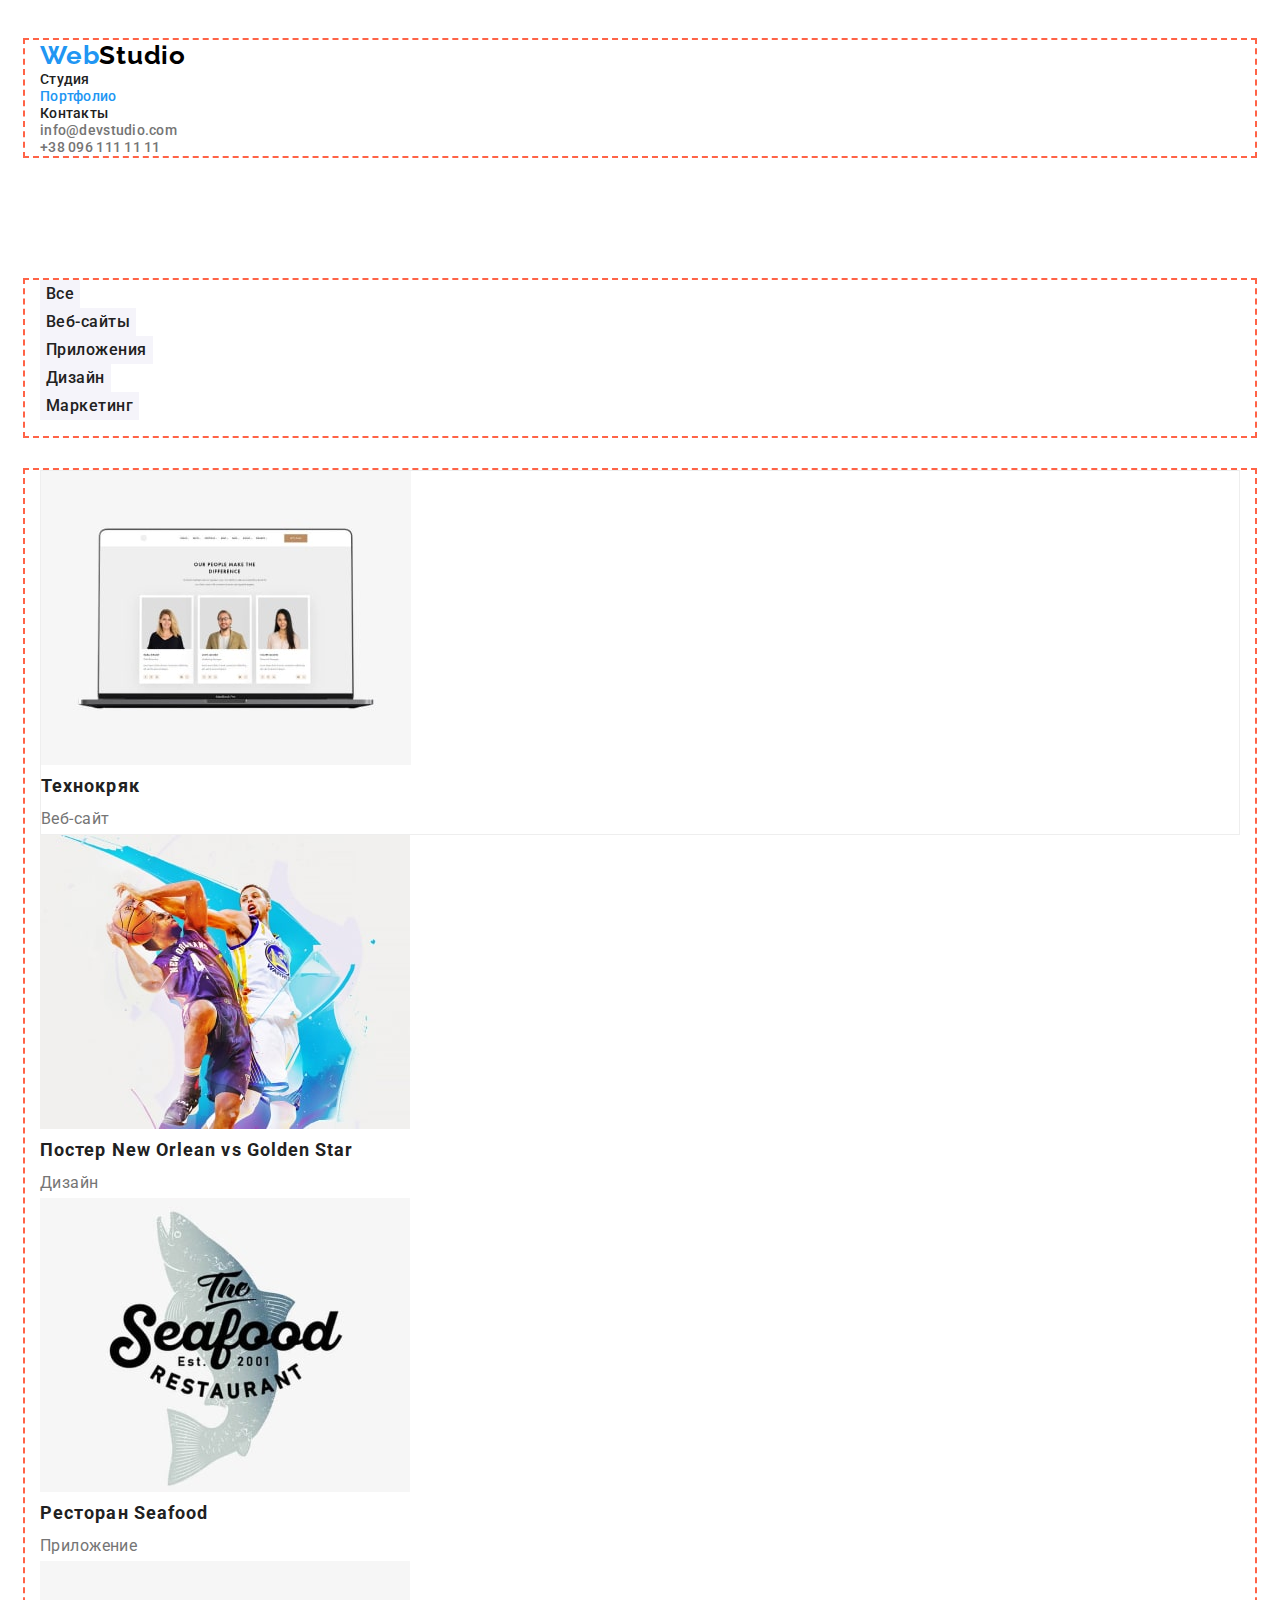
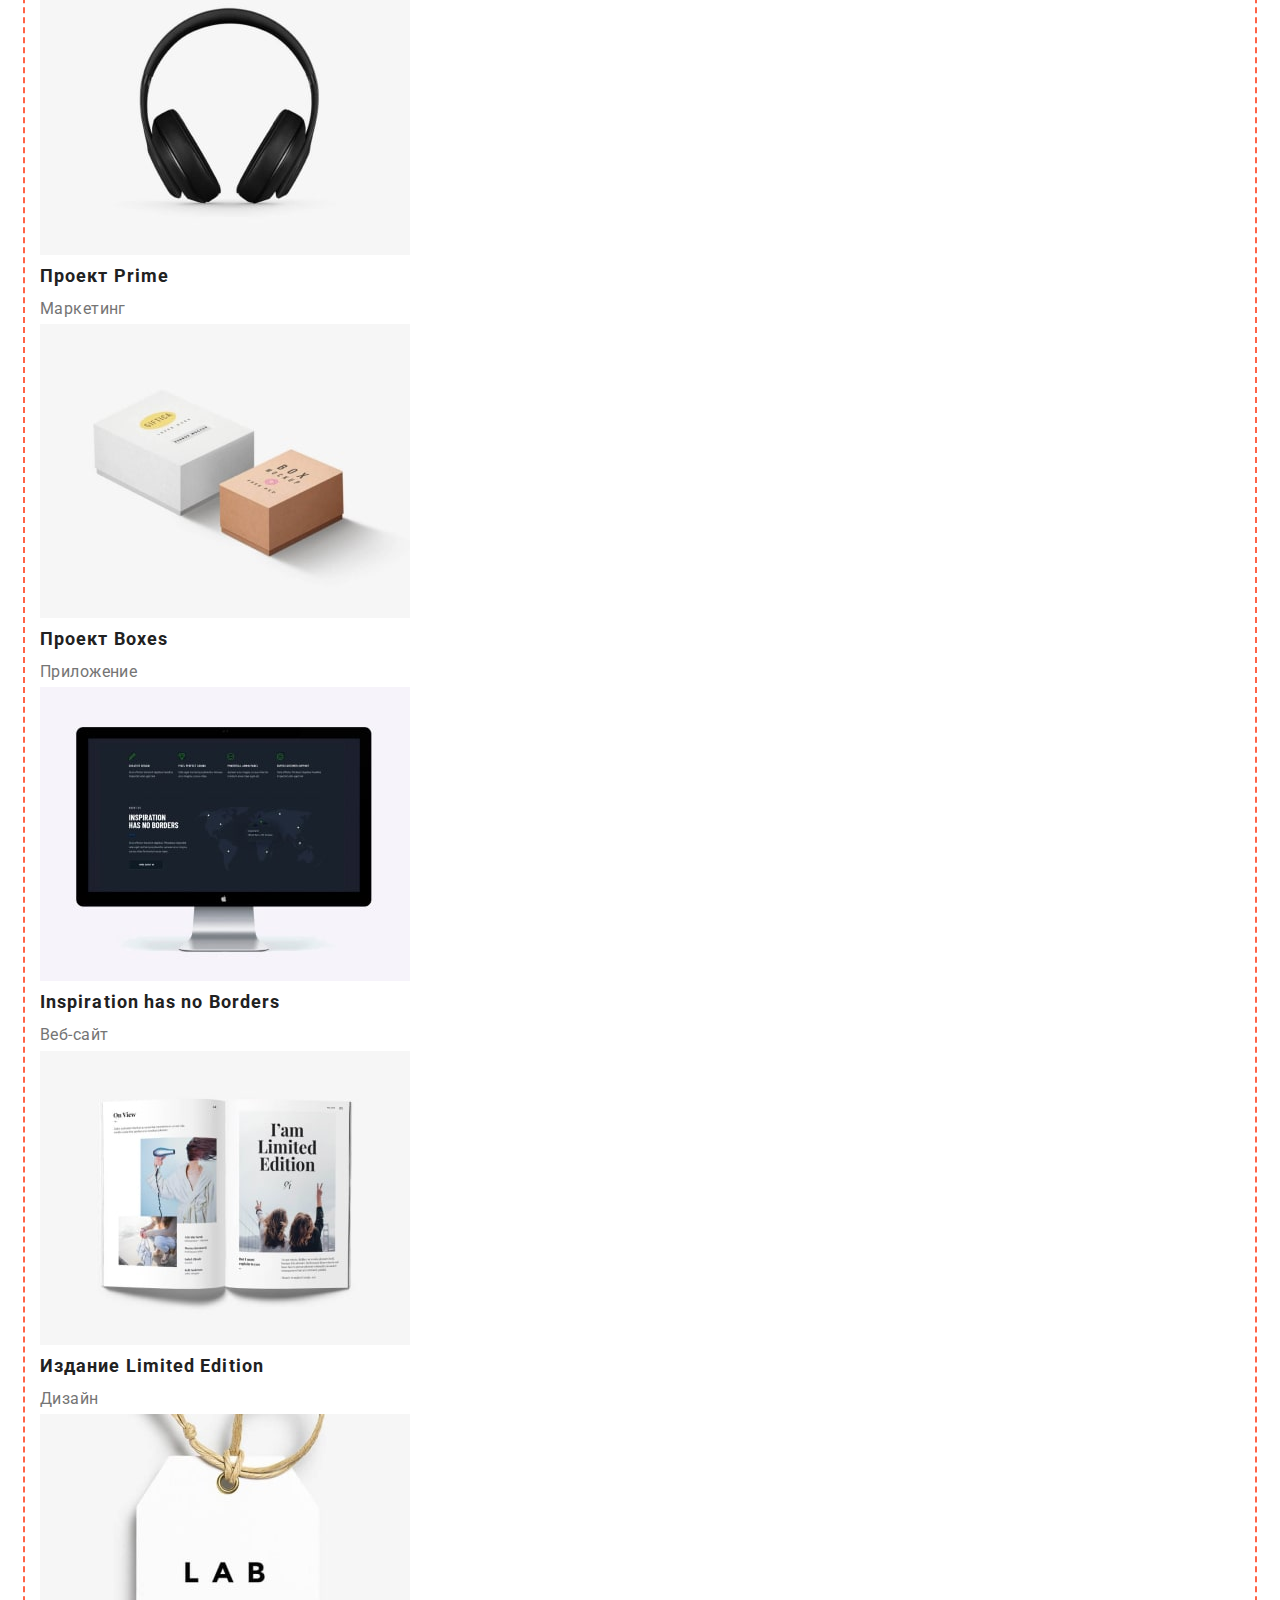
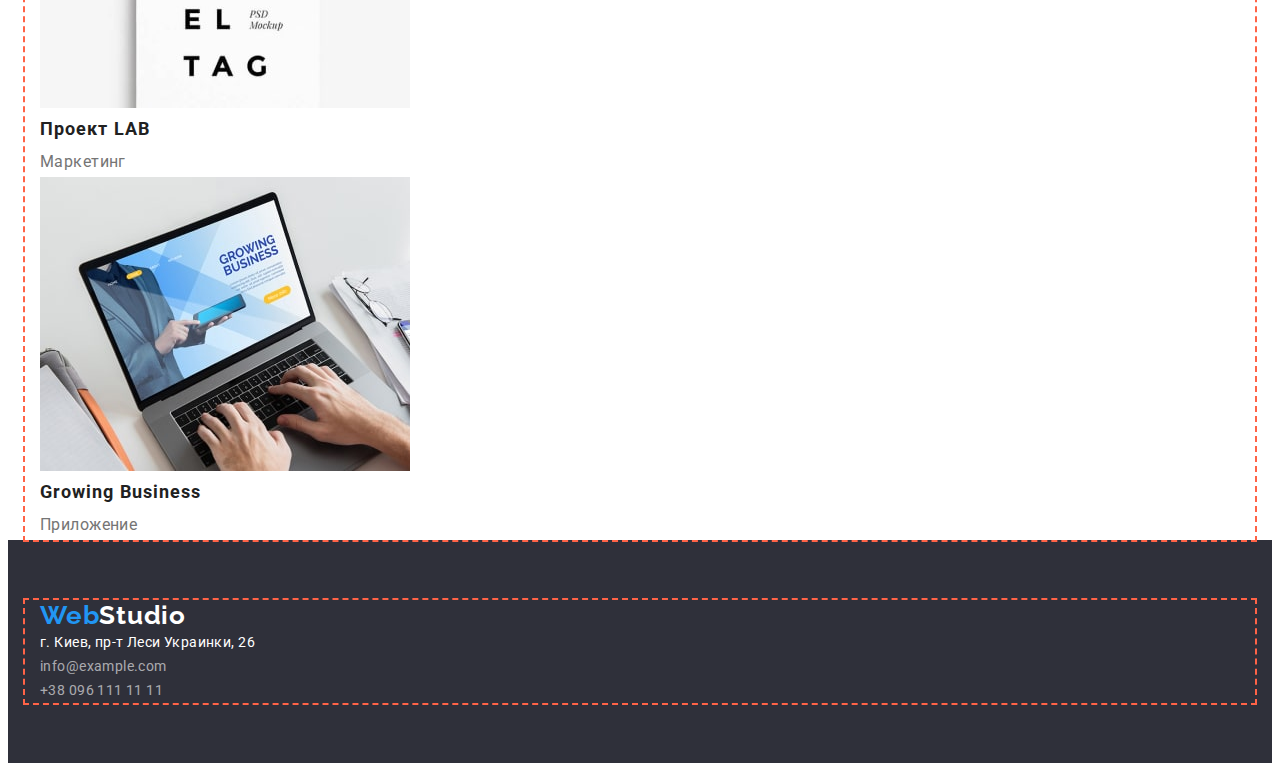
==== portfolio.html @ 72772994 "перенесла файлы со 2-й домашки" ====
<!DOCTYPE html>
<html lang="ru">
  <head>
    <meta charset="UTF-8" />
    <meta http-equiv="X-UA-Compatible" content="IE=edge" />
    <meta name="viewport" content="width=device-width, initial-scale=1.0" />
    <title>WebStudio</title>
    <link rel="preconnect" href="https://fonts.googleapis.com" />
    <link rel="preconnect" href="https://fonts.gstatic.com" crossorigin />
    <link
      href="https://fonts.googleapis.com/css2?family=Raleway:wght@700&family=Roboto:wght@400;500;700;900&display=swap"
      rel="stylesheet"
    />
    <link
      rel="stylesheet"
      href="https://cdnjs.cloudflare.com/ajax/libs/modern-normalize/1.1.0/modern-normalize.min.css"
      integrity="sha512-wpPYUAdjBVSE4KJnH1VR1HeZfpl1ub8YT/NKx4PuQ5NmX2tKuGu6U/JRp5y+Y8XG2tV+wKQpNHVUX03MfMFn9Q=="
      crossorigin="anonymous"
      referrerpolicy="no-referrer"
    />
    <link rel="stylesheet" href="./css/styles.css" />
  </head>
  <body>
    <header class="header">
      <div class="container">
        <nav class="header-navigation">
          <a href="" class="logo link">Web<span class="header-logo-part">Studio</span> </a>

          <ul class="navigation-list list">
            <li><a class="navigation-item link nav" href="./index.html">Студия</a></li>
            <li>
              <a class="current navigation-item link nav" href="./portfolio.html">Портфолио</a>
            </li>
            <li><a class="navigation-item link nav" href="">Контакты</a></li>
          </ul>
        </nav>
        <ul class="contacts list">
          <li>
            <a class="contacts-mail link nav" href="mailto:info@devstudio.com"
              >info@devstudio.com</a
            >
          </li>
          <li><a class="contacts-tel link nav" href="tel:+380961111111">+38 096 111 11 11</a></li>
        </ul>
      </div>
    </header>
    <main>
      <section class="projects">
        <div class="container">
          <h1 class="visually-hidden">Наши проекты</h1>
          <ul class="filters list">
            <li><button type="button" class="filters-btn btn">Все</button></li>
            <li><button type="button" class="filters-btn btn">Веб-сайты</button></li>
            <li><button type="button" class="filters-btn btn">Приложения</button></li>
            <li><button type="button" class="filters-btn btn">Дизайн</button></li>
            <li><button type="button" class="filters-btn btn">Маркетинг</button></li>
          </ul>
        </div>
        <div class="container">
          <ul class="project-cards list">
            <li class="project-card-item">
              <a class="link" href="">
                <img
                  src="./images/portfolio/technokryak.jpg"
                  alt="монитор с тремя карточками на экране"
                  width="370"
                  height="294"
                />
                <h2 class="project-card-title">Технокряк</h2>
                <p class="project-card-text">Веб-сайт</p>
              </a>
            </li>
            <li class="project-card">
              <a class="link" href="">
                <img
                  src="./images/portfolio/new-orlean.jpg"
                  alt="два баскетболиста борются за мяч"
                  width="370"
                  height="294"
                />
                <h2 class="project-card-title">
                  Постер <span lang="en">New Orlean vs Golden Star</span>
                </h2>
                <p class="project-card-text">Дизайн</p>
              </a>
            </li>
            <li class="project-card">
              <a class="link" href="">
                <img
                  src="./images/portfolio/seafood.jpg"
                  alt="рыба и название ресторана Сифуд"
                  width="370"
                  height="294"
                />
                <h2 class="project-card-title">Ресторан <span lang="en">Seafood</span></h2>
                <p class="project-card-text">Приложение</p>
              </a>
            </li>
            <li class="project-card">
              <a class="link" href="">
                <img
                  src="./images/portfolio/prime.jpg"
                  alt="наушники на белом фоне"
                  width="370"
                  height="294"
                />
                <h2 class="project-card-title">Проект <span lang="en">Prime</span></h2>
                <p class="project-card-text">Маркетинг</p></a
              >
            </li>
            <li class="project-card">
              <a class="link" href="">
                <img
                  src="./images/portfolio/boxes.jpg"
                  alt="две коробки на белом фоне"
                  width="370"
                  height="294"
                />
                <h2 class="project-card-title">Проект <span lang="en">Boxes</span></h2>
                <p class="project-card-text">Приложение</p>
              </a>
            </li>
            <li class="project-card">
              <a class="link" href="">
                <img
                  src="./images/portfolio/inspiration.jpg"
                  alt="монитор с картой на темном фоне"
                  width="370"
                  height="294"
                />
                <h2 class="project-card-title" lang="en">Inspiration has no Borders</h2>
                <p class="project-card-text">Веб-сайт</p>
              </a>
            </li>
            <li class="project-card">
              <a class="link" href="">
                <img
                  src="./images/portfolio/limit-edition.jpg"
                  alt="раскрытый журнал с картинками"
                  width="370"
                  height="294"
                />
                <h2 class="project-card-title">Издание <span lang="en">Limited Edition</span></h2>
                <p class="project-card-text">Дизайн</p>
              </a>
            </li>
            <li class="project-card">
              <a class="link" href="">
                <img
                  src="./images/portfolio/lab.jpg"
                  alt="этикетка крупным планом на веревочке"
                  width="370"
                  height="294"
                />
                <h2 class="project-card-title">Проект <span lang="en">LAB</span></h2>
                <p class="project-card-text">Маркетинг</p>
              </a>
            </li>
            <li class="project-card">
              <a class="link" href="">
                <img
                  src="./images/portfolio/grow-busines.jpg"
                  alt="руки за клавиатурой ноутбука"
                  width="370"
                  height="294"
                />
                <h2 class="project-card-title" lang="en">Growing Business</h2>
                <p class="project-card-text">Приложение</p>
              </a>
            </li>
          </ul>
        </div>
      </section>
    </main>
    <footer class="footer">
      <div class="container">
        <a href="" class="logo link">Web<span class="footer-logo-part">Studio</span></a>
        <address class="address">
          <ul class="list">
            <li><a href="" class="footer-address link"> г. Киев, пр-т Леси Украинки, 26</a></li>
            <li><a class="footer-mail link" href="mailto:info@example.com">info@example.com</a></li>
            <li><a class="footer-tel link" href="tel:+380961111111">+38 096 111 11 11</a></li>
          </ul>
        </address>
      </div>
    </footer>
  </body>
</html>
---- css/styles.css ----
:root {
    --primary-text-color: #212121;
    --secondary-text-color: #757575;
    --accent-text-color: #2196F3;
    --primary-bg-color: #ffffff;
    --secondary-bg-color: #F5F4FA;
    --accent-bg-color: #2F303A;
    --header-logo-color: #000000;
    --footer-logo-color: #ffffff;
    --footer-address-color: #ffffff;
    --footer-contacts-color: rgba(255, 255, 255, 0.6);
    --btn-text-color: #ffffff;
    --hero-title-text-color: #FFFFFF;
}

body {
    font-family: 'Roboto', 'Open Sans', 'Helvetica Neue', sans-serif;
    color: var(--primary-text-color);
    background-color: var(--primary-bg-color);
    font-size: 14px;
    letter-spacing: 0.03em;
}

p, h1, h2, h3, h4, h5, h6, ul, ol {
    margin: 0;
    padding-left: 0;
}

.link {
    text-decoration: none;
}

.list {
    list-style: none;
}

.btn {
    cursor: pointer;
    border: none;
}

.logo {
    font-family: 'Raleway';
    font-weight: 700;
    font-size: 26px;
    line-height: 1.19;
    letter-spacing: 0.03em;
    color: var(--accent-text-color);
}

.container {
    width: 1200px;
    padding-right: 15px;
    padding-left: 15px;
    margin: 0 auto;
    outline: 2px dashed tomato;
}

.visually-hidden {
    position: absolute;
    white-space: nowrap;
    width: 1px;
    height: 1px;
    overflow: hidden;
    border: 0;
    padding: 0;
    clip: rect(0 0 0 0);
    clip-path: inset(50%);
    margin: -1px;
}

/*----------------------HEADER-----------------------*/

.header {
    padding-top: 32px;
    padding-bottom: 32px;
}


.header-logo-part {
    color: var(--header-logo-color);
}

.nav {
    font-weight: 500;
    line-height: 1.14;
    letter-spacing: 0.02em;
}

.navigation-item  {
    color: var(--primary-text-color)
}

.navigation-item:hover,
.navigation-item:focus {
    color: var(--accent-text-color);
}

.current {
    color: var(--accent-text-color);
}


.contacts-mail,
.contacts-tel {
 
    color: var(--secondary-text-color);
}

.contacts-mail:hover,
.contacts-tel:hover,
.contacts-mail:focus,
.contacts-tel:focus {
    color: var(--accent-text-color);
}

/*----------------------HERO-----------------------*/

.hero {
    background-color: var(--accent-bg-color);
    padding-top: 200px;
    padding-bottom: 200px;
}

.hero-title {
    font-weight: 900;
    font-size: 44px;
    line-height: 1.36;
    text-align: center;
    letter-spacing: 0.06em;
    text-transform: uppercase;
    color: var(--hero-title-text-color);
    max-width: 696px;
}

.hero-btn {
    font-family: inherit;
    font-weight: 700;
    font-size: 16px;
    line-height: 1.88;
    display: flex;
    align-items: center;
    text-align: center;
    letter-spacing: 0.06em;
    color: var(--btn-text-color);
    background-color: var(--accent-text-color);
    

}

.hero-btn:hover,
.hero-btn:focus,
.hero-btn:active {
    color: var(--accent-text-color);
    background-color: var(--btn-text-color);
}

/*----------------------FEATURES-----------------------*/

.features {
    padding-top: 92px;
    padding-bottom: 92px;
}

.features-item {
    max-width: 270px;
}

.features-title {
    font-size: 14px;
    line-height: 1.14;
    text-transform: uppercase;
    margin-bottom: 13px;
    }

.features-text {
    line-height: 1.71;
    color: var(--secondary-text-color);
}

/*----------------------GALLERY-----------------------*/

.gallery {
    margin-bottom: 94px;
}

.gallery-title {
    font-size: 36px;
    line-height: 1.17;
    margin-bottom: 50px;
}

/*----------------------TEAM-----------------------*/

.team {
    background-color: var(--secondary-bg-color);
    padding-top: 92px;
    padding-bottom: 92px;
}

.team-title {
    font-size: 36px;
    line-height: 1.17;
    margin-bottom: 50px;
}
.team-card {
    background-color: var(--primary-bg-color);
}

.team-card-title {
    font-weight: 500;
    font-size: 16px;
    line-height: 1.19;
    text-align: center;
}

.team-card-text {
    font-size: 16px;
    line-height: 1.19;
    text-align: center;
    color: var(--secondary-text-color);
}

/*----------------------FOOTER-----------------------*/

.footer {
    background-color: var(--accent-bg-color);
    padding-top: 60px;
    padding-bottom: 60px;
}

.footer-logo-part {
    color: var(--footer-logo-color);
}

.address {
    font-style: normal;
    line-height: 1.71;
    max-width: 231px;
}

.footer-address {
    color: var(--footer-address-color);
}

.footer-mail,
.footer-tel {
    
    color: var(--footer-contacts-color);
}

.footer-mail:hover,
.footer-tel:hover,
.footer-mail:focus,
.footer-tel:focus {
    color: var(--accent-text-color);
}

/*----------------------PORTFOLIO MAIN-----------------------*/

.filters {
    margin-top: 92px;
    padding-bottom: 16px;
    margin-bottom: 34px;
}

.filters-btn {
    font-family: inherit;
    font-weight: 500;
    font-size: 16px;
    line-height: 1.63; 
    text-align: center;
    letter-spacing: 0.03em;
    color: var(--primary-text-color);
    background-color: var(--secondary-bg-color);
}

.filters-btn:hover, .filters-btn:focus {
    color: var(--btn-text-color);
    background-color: var(--accent-text-color);
}

.project-cards {
    
}

.project-card-item {
    background: var(--primary-bg-color);
    border: 1px solid #EEEEEE;
    box-sizing: border-box;
}

.project-card-title {
    font-size: 18px;
    line-height: 2;
    letter-spacing: 0.06em;
    color: var(--primary-text-color);
}

.project-card-text {
    font-size: 16px;
    line-height: 1.88;
    color: var(--secondary-text-color);
}
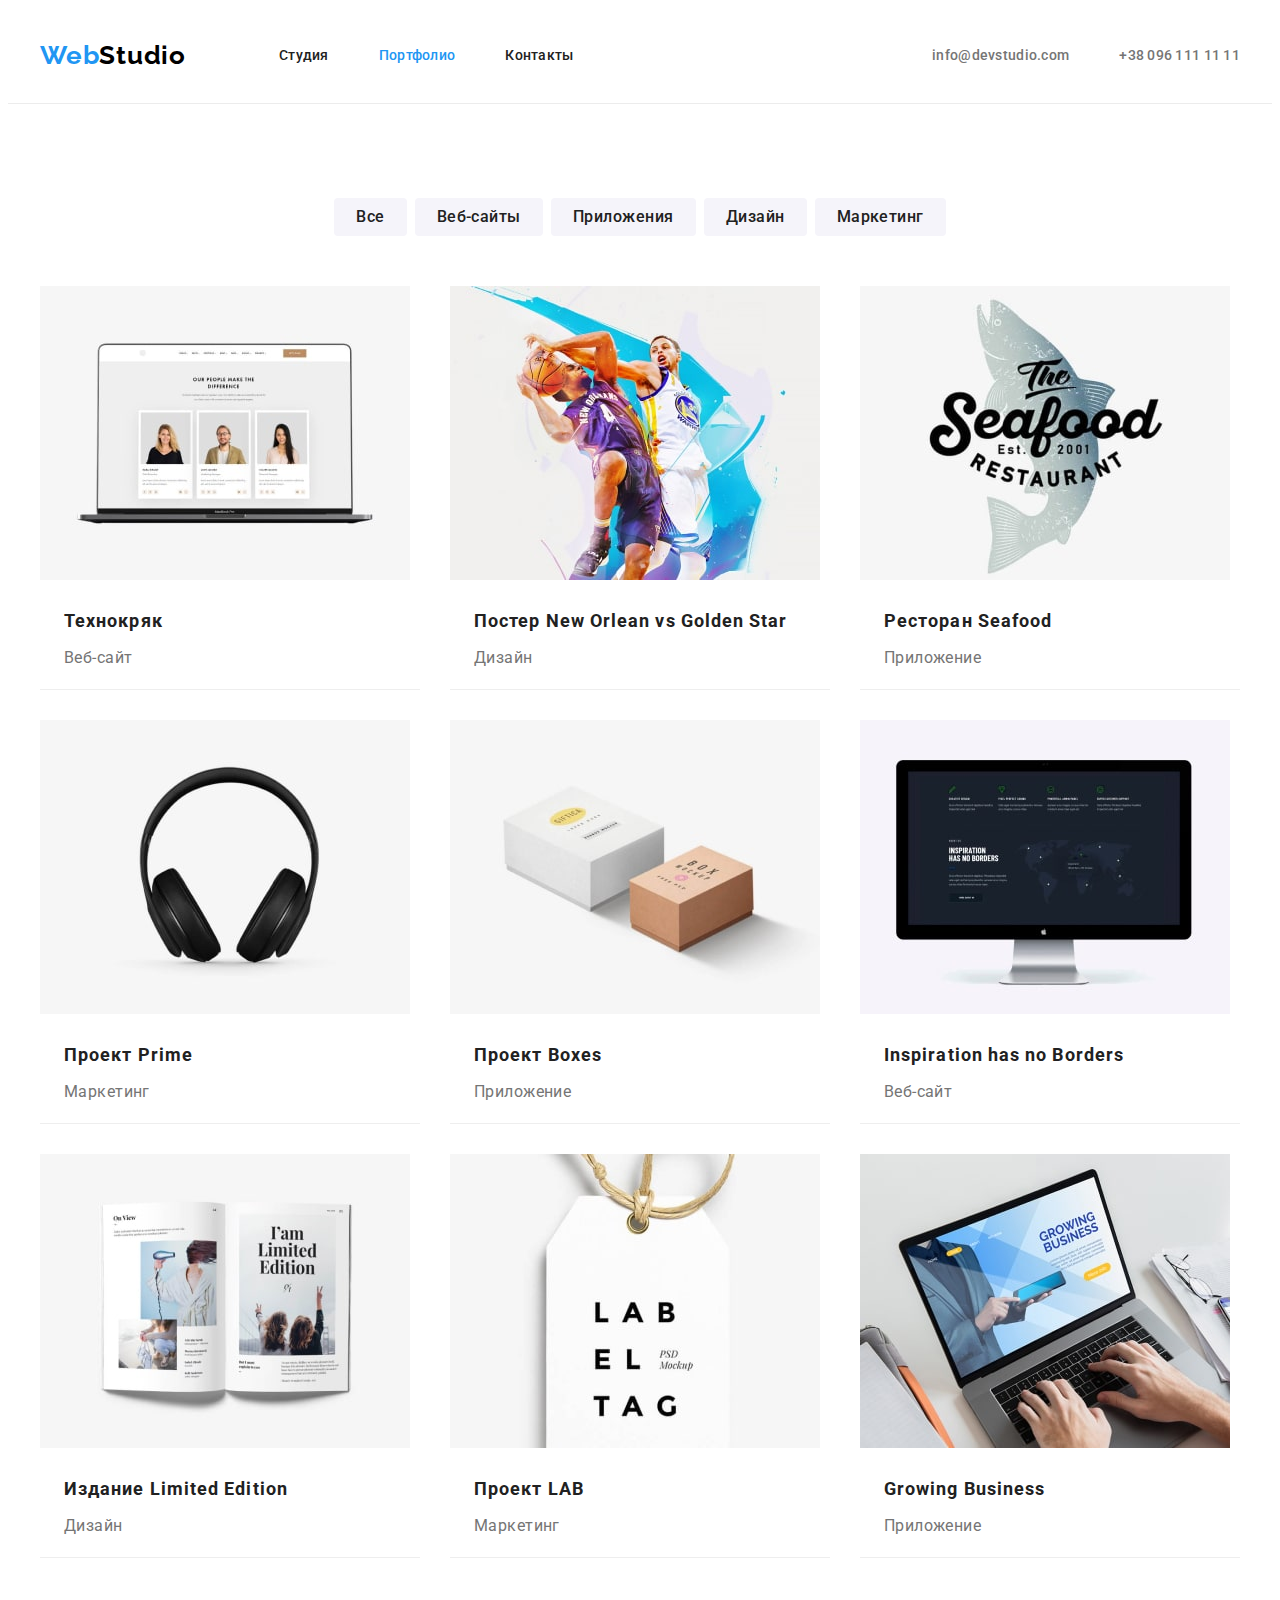
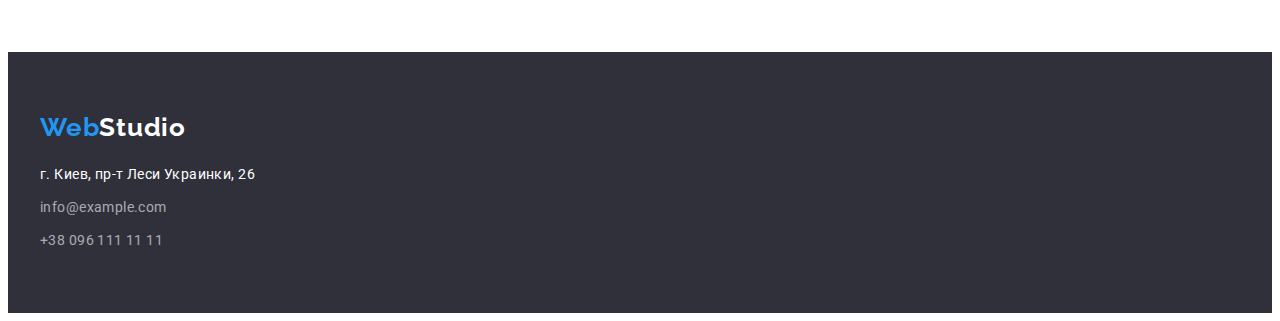
==== commit 034e37e2: "Оформила геометрию, расставила блоки" ====
--- a/portfolio.html
+++ b/portfolio.html
@@ -24,23 +24,31 @@
     <header class="header">
       <div class="container">
         <nav class="header-navigation">
-          <a href="" class="logo link">Web<span class="header-logo-part">Studio</span> </a>
+          <a href="" class="header-logo logo link"
+            >Web<span class="header-logo-part">Studio</span>
+          </a>
 
           <ul class="navigation-list list">
-            <li><a class="navigation-item link nav" href="./index.html">Студия</a></li>
-            <li>
-              <a class="current navigation-item link nav" href="./portfolio.html">Портфолио</a>
-            </li>
-            <li><a class="navigation-item link nav" href="">Контакты</a></li>
+            <li class="navigation-item">
+              <a class="navigation-link link nav" href="./index.html">Студия</a>
+            </li>
+            <li class="navigation-item">
+              <a class="navigation-link current link nav" href="./portfolio.html">Портфолио</a>
+            </li>
+            <li class="navigation-item">
+              <a class="navigation-link link nav" href="">Контакты</a>
+            </li>
           </ul>
         </nav>
         <ul class="contacts list">
-          <li>
-            <a class="contacts-mail link nav" href="mailto:info@devstudio.com"
+          <li class="contacts-item">
+            <a class="contacts-link link nav" href="mailto:info@devstudio.com"
               >info@devstudio.com</a
             >
           </li>
-          <li><a class="contacts-tel link nav" href="tel:+380961111111">+38 096 111 11 11</a></li>
+          <li class="contacts-item">
+            <a class="contacts-link link nav" href="tel:+380961111111">+38 096 111 11 11</a>
+          </li>
         </ul>
       </div>
     </header>
@@ -49,16 +57,24 @@
         <div class="container">
           <h1 class="visually-hidden">Наши проекты</h1>
           <ul class="filters list">
-            <li><button type="button" class="filters-btn btn">Все</button></li>
-            <li><button type="button" class="filters-btn btn">Веб-сайты</button></li>
-            <li><button type="button" class="filters-btn btn">Приложения</button></li>
-            <li><button type="button" class="filters-btn btn">Дизайн</button></li>
-            <li><button type="button" class="filters-btn btn">Маркетинг</button></li>
+            <li class="filters-item"><button type="button" class="filters-btn btn">Все</button></li>
+            <li class="filters-item">
+              <button type="button" class="filters-btn btn">Веб-сайты</button>
+            </li>
+            <li class="filters-item">
+              <button type="button" class="filters-btn btn">Приложения</button>
+            </li>
+            <li class="filters-item">
+              <button type="button" class="filters-btn btn">Дизайн</button>
+            </li>
+            <li class="filters-item">
+              <button type="button" class="filters-btn btn">Маркетинг</button>
+            </li>
           </ul>
         </div>
         <div class="container">
           <ul class="project-cards list">
-            <li class="project-card-item">
+            <li class="project-card">
               <a class="link" href="">
                 <img
                   src="./images/portfolio/technokryak.jpg"
@@ -176,10 +192,16 @@
       <div class="container">
         <a href="" class="logo link">Web<span class="footer-logo-part">Studio</span></a>
         <address class="address">
-          <ul class="list">
-            <li><a href="" class="footer-address link"> г. Киев, пр-т Леси Украинки, 26</a></li>
-            <li><a class="footer-mail link" href="mailto:info@example.com">info@example.com</a></li>
-            <li><a class="footer-tel link" href="tel:+380961111111">+38 096 111 11 11</a></li>
+          <ul class="adress-list list">
+            <li class="footer-adress-item">
+              <a href="" class="footer-address link"> г. Киев, пр-т Леси Украинки, 26</a>
+            </li>
+            <li class="footer-adress-item">
+              <a class="footer-contacts link" href="mailto:info@example.com">info@example.com</a>
+            </li>
+            <li class="footer-adress-item">
+              <a class="footer-contacts link" href="tel:+380961111111">+38 096 111 11 11</a>
+            </li>
           </ul>
         </address>
       </div>
--- a/css/styles.css
+++ b/css/styles.css
@@ -26,19 +26,6 @@
     padding-left: 0;
 }
 
-.link {
-    text-decoration: none;
-}
-
-.list {
-    list-style: none;
-}
-
-.btn {
-    cursor: pointer;
-    border: none;
-}
-
 .logo {
     font-family: 'Raleway';
     font-weight: 700;
@@ -53,7 +40,7 @@
     padding-right: 15px;
     padding-left: 15px;
     margin: 0 auto;
-    outline: 2px dashed tomato;
+    /* outline: 2px dashed tomato; */
 }
 
 .visually-hidden {
@@ -69,13 +56,41 @@
     margin: -1px;
 }
 
+.link {
+    text-decoration: none;
+}
+
+.list {
+    list-style: none;
+}
+
+.btn {
+    cursor: pointer;
+    border: none;
+}
+
+
 /*----------------------HEADER-----------------------*/
 
 .header {
     padding-top: 32px;
     padding-bottom: 32px;
-}
-
+    border-bottom: 1px solid #ECECEC;
+}
+
+.header .container {
+    display: flex;
+}
+
+.header-navigation {
+display: flex;
+align-items: center;
+}
+
+.header-logo {
+  
+    margin-right: 93px;
+}
 
 .header-logo-part {
     color: var(--header-logo-color);
@@ -87,8 +102,16 @@
     letter-spacing: 0.02em;
 }
 
-.navigation-item  {
-    color: var(--primary-text-color)
+.navigation-list {
+    display: flex;
+}
+
+.navigation-link  {
+    color: var(--primary-text-color);
+}
+
+.navigation-item:not(:last-child) {
+    margin-right: 50px;
 }
 
 .navigation-item:hover,
@@ -100,29 +123,42 @@
     color: var(--accent-text-color);
 }
 
-
-.contacts-mail,
-.contacts-tel {
- 
+.contacts {
+    display: flex;
+    margin-left: auto;
+    align-items: center;
+}
+
+.contacts-item:not(:last-child) {
+    margin-right: 50px;
+}
+
+
+.contacts-link {
     color: var(--secondary-text-color);
-}
-
-.contacts-mail:hover,
-.contacts-tel:hover,
-.contacts-mail:focus,
-.contacts-tel:focus {
+   
+}
+
+
+.contacts-link:hover,
+.contacts-link:focus {
     color: var(--accent-text-color);
 }
 
 /*----------------------HERO-----------------------*/
 
 .hero {
-    background-color: var(--accent-bg-color);
     padding-top: 200px;
     padding-bottom: 200px;
+
+    background-color: var(--accent-bg-color);
 }
 
 .hero-title {
+    max-width: 696px;
+    margin: auto;
+    margin-bottom: 30px;
+
     font-weight: 900;
     font-size: 44px;
     line-height: 1.36;
@@ -130,22 +166,27 @@
     letter-spacing: 0.06em;
     text-transform: uppercase;
     color: var(--hero-title-text-color);
-    max-width: 696px;
+    
 }
 
 .hero-btn {
+    margin: auto;
+    min-width: 200px;
+    height: 50px;
+    display: flex;
+    align-items: center;
+    text-align: center;
+    justify-content: center;
+    border-radius: 4px;
+
     font-family: inherit;
     font-weight: 700;
     font-size: 16px;
     line-height: 1.88;
-    display: flex;
-    align-items: center;
-    text-align: center;
+    
     letter-spacing: 0.06em;
     color: var(--btn-text-color);
     background-color: var(--accent-text-color);
-    
-
 }
 
 .hero-btn:hover,
@@ -158,19 +199,26 @@
 /*----------------------FEATURES-----------------------*/
 
 .features {
-    padding-top: 92px;
-    padding-bottom: 92px;
+    padding-top: 94px;
+    padding-bottom: 94px;
+}
+
+.features-list {
+    display: flex;
+    margin-left: -30px;
 }
 
 .features-item {
-    max-width: 270px;
+    flex-basis: calc(100% / 4 - 30px);
+    margin-left: 30px;
 }
 
 .features-title {
+    margin-bottom: 13px;
+
     font-size: 14px;
     line-height: 1.14;
     text-transform: uppercase;
-    margin-bottom: 13px;
     }
 
 .features-text {
@@ -181,33 +229,62 @@
 /*----------------------GALLERY-----------------------*/
 
 .gallery {
-    margin-bottom: 94px;
+    padding-bottom: 94px;
 }
 
 .gallery-title {
+    margin-bottom: 50px;
+    
     font-size: 36px;
     line-height: 1.17;
-    margin-bottom: 50px;
-}
+    text-align: center;  
+}
+
+.gallery-list {
+    display: flex;
+    margin-left: -30px;
+}
+
+.gallery-item {
+    flex-basis: calc(100% / 3 - 30px);
+    margin-left: 30px;
+}
+
 
 /*----------------------TEAM-----------------------*/
 
 .team {
     background-color: var(--secondary-bg-color);
-    padding-top: 92px;
-    padding-bottom: 92px;
+    padding-top: 94px;
+    padding-bottom: 94px;
 }
 
 .team-title {
+    margin-bottom: 50px;
+
+    text-align: center;
     font-size: 36px;
     line-height: 1.17;
-    margin-bottom: 50px;
-}
+}
+
+.team-list {
+    display: flex;
+    margin-left: -30px;
+}
+
 .team-card {
+    flex-basis: calc(100% / 4 - 30px);
+    margin-left: 30px;
+    height: 368px;
+    border-radius: 0px 0px 4px 4px;
+
     background-color: var(--primary-bg-color);
 }
 
 .team-card-title {
+    margin-top: 30px;
+    margin-bottom: 10px;
+
     font-weight: 500;
     font-size: 16px;
     line-height: 1.19;
@@ -239,32 +316,51 @@
     max-width: 231px;
 }
 
+.adress-list{
+margin-top: 20px;
+}
+
+.footer-adress-item:not(:last-child) {
+    margin-bottom: 9px;
+}
+
 .footer-address {
     color: var(--footer-address-color);
 }
 
-.footer-mail,
-.footer-tel {
+.footer-contacts {
     
     color: var(--footer-contacts-color);
 }
 
-.footer-mail:hover,
-.footer-tel:hover,
-.footer-mail:focus,
-.footer-tel:focus {
+.footer-contacts:hover,
+.footer-contacts:focus {
     color: var(--accent-text-color);
 }
 
 /*----------------------PORTFOLIO MAIN-----------------------*/
 
+.projects {
+    padding-top: 94px;
+    padding-bottom: 94px;
+}
+
+/*----------------------FILTERS PORTFOLIO-----------------------*/
+
 .filters {
-    margin-top: 92px;
-    padding-bottom: 16px;
-    margin-bottom: 34px;
+    display: flex;
+    justify-content: center;
+    margin-bottom: 50px;
+}
+
+.filters-item:not(:last-child) {
+    margin-right: 8px;
 }
 
 .filters-btn {
+    padding: 6px 22px;
+    border-radius: 4px;
+
     font-family: inherit;
     font-weight: 500;
     font-size: 16px;
@@ -280,17 +376,28 @@
     background-color: var(--accent-text-color);
 }
 
+/*----------------------PROJECTS PORTFOLIO-----------------------*/
+
 .project-cards {
-    
-}
-
-.project-card-item {
+    display: flex;
+    flex-wrap: wrap;
+    margin-left: -30px;
+    margin-bottom: -30px;
+}
+
+.project-card {
+    height: 404px;
+    flex-basis: calc(100% / 3 - 30px);
+    margin-left: 30px;
+    margin-bottom: 30px;
+
     background: var(--primary-bg-color);
-    border: 1px solid #EEEEEE;
+    border-bottom: 1px solid #EEEEEE;
     box-sizing: border-box;
 }
 
 .project-card-title {
+    margin: 20px 24px 4px 24px;
     font-size: 18px;
     line-height: 2;
     letter-spacing: 0.06em;
@@ -298,6 +405,9 @@
 }
 
 .project-card-text {
+    margin-left: 24px;
+    margin-right: 24px;
+
     font-size: 16px;
     line-height: 1.88;
     color: var(--secondary-text-color);
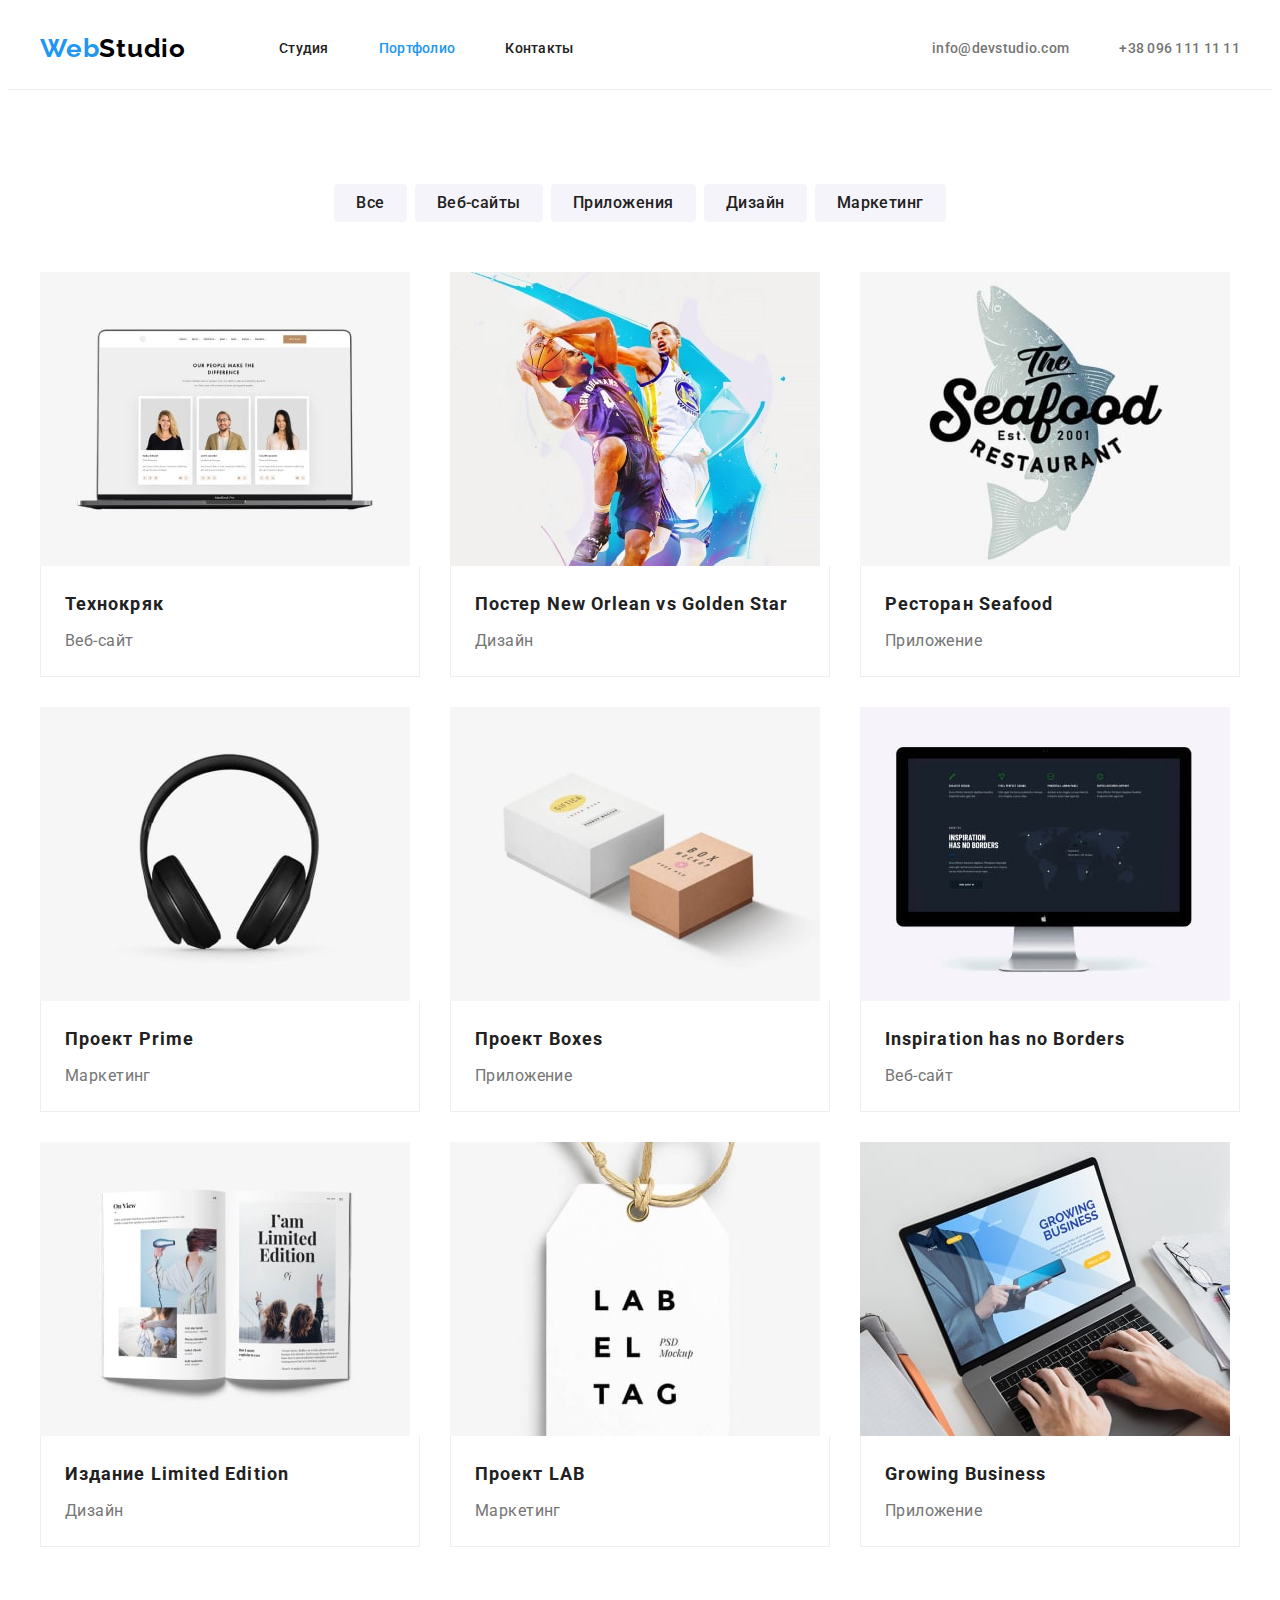
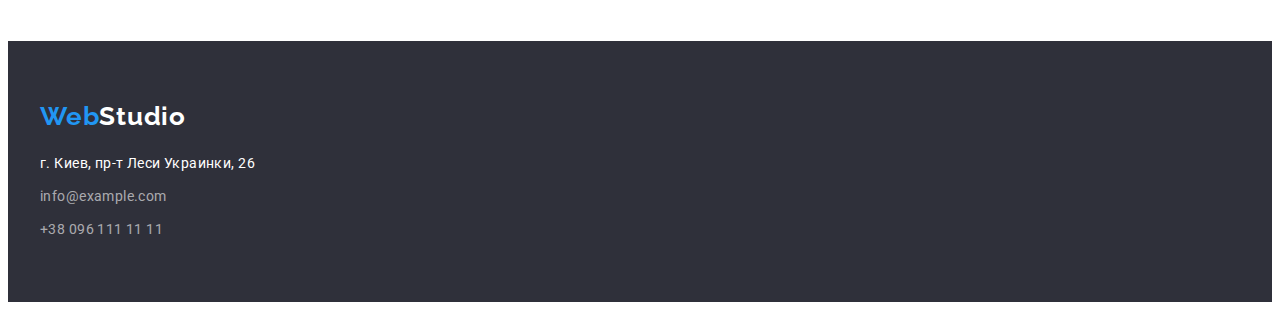
==== commit 2efc817f: "Made changes from the mentor" ====
--- a/portfolio.html
+++ b/portfolio.html
@@ -71,117 +71,142 @@
               <button type="button" class="filters-btn btn">Маркетинг</button>
             </li>
           </ul>
-        </div>
-        <div class="container">
           <ul class="project-cards list">
             <li class="project-card">
               <a class="link" href="">
                 <img
+                  class="images"
                   src="./images/portfolio/technokryak.jpg"
                   alt="монитор с тремя карточками на экране"
                   width="370"
                   height="294"
                 />
-                <h2 class="project-card-title">Технокряк</h2>
-                <p class="project-card-text">Веб-сайт</p>
-              </a>
-            </li>
-            <li class="project-card">
-              <a class="link" href="">
-                <img
+                <div class="project-card-content">
+                  <h2 class="project-card-title">Технокряк</h2>
+                  <p class="project-card-text">Веб-сайт</p>
+                </div>
+              </a>
+            </li>
+            <li class="project-card">
+              <a class="link" href="">
+                <img
+                  class="images"
                   src="./images/portfolio/new-orlean.jpg"
                   alt="два баскетболиста борются за мяч"
                   width="370"
                   height="294"
                 />
-                <h2 class="project-card-title">
-                  Постер <span lang="en">New Orlean vs Golden Star</span>
-                </h2>
-                <p class="project-card-text">Дизайн</p>
-              </a>
-            </li>
-            <li class="project-card">
-              <a class="link" href="">
-                <img
+                <div class="project-card-content">
+                  <h2 class="project-card-title">
+                    Постер <span lang="en">New Orlean vs Golden Star</span>
+                  </h2>
+                  <p class="project-card-text">Дизайн</p>
+                </div>
+              </a>
+            </li>
+            <li class="project-card">
+              <a class="link" href="">
+                <img
+                  class="images"
                   src="./images/portfolio/seafood.jpg"
                   alt="рыба и название ресторана Сифуд"
                   width="370"
                   height="294"
                 />
-                <h2 class="project-card-title">Ресторан <span lang="en">Seafood</span></h2>
-                <p class="project-card-text">Приложение</p>
-              </a>
-            </li>
-            <li class="project-card">
-              <a class="link" href="">
-                <img
+                <div class="project-card-content">
+                  <h2 class="project-card-title">Ресторан <span lang="en">Seafood</span></h2>
+                  <p class="project-card-text">Приложение</p>
+                </div>
+              </a>
+            </li>
+            <li class="project-card">
+              <a class="link" href="">
+                <img
+                  class="images"
                   src="./images/portfolio/prime.jpg"
                   alt="наушники на белом фоне"
                   width="370"
                   height="294"
                 />
-                <h2 class="project-card-title">Проект <span lang="en">Prime</span></h2>
-                <p class="project-card-text">Маркетинг</p></a
-              >
-            </li>
-            <li class="project-card">
-              <a class="link" href="">
-                <img
+                <div class="project-card-content">
+                  <h2 class="project-card-title">Проект <span lang="en">Prime</span></h2>
+                  <p class="project-card-text">Маркетинг</p>
+                </div>
+              </a>
+            </li>
+            <li class="project-card">
+              <a class="link" href="">
+                <img
+                  class="images"
                   src="./images/portfolio/boxes.jpg"
                   alt="две коробки на белом фоне"
                   width="370"
                   height="294"
                 />
-                <h2 class="project-card-title">Проект <span lang="en">Boxes</span></h2>
-                <p class="project-card-text">Приложение</p>
-              </a>
-            </li>
-            <li class="project-card">
-              <a class="link" href="">
-                <img
+                <div class="project-card-content">
+                  <h2 class="project-card-title">Проект <span lang="en">Boxes</span></h2>
+                  <p class="project-card-text">Приложение</p>
+                </div>
+              </a>
+            </li>
+            <li class="project-card">
+              <a class="link" href="">
+                <img
+                  class="images"
                   src="./images/portfolio/inspiration.jpg"
                   alt="монитор с картой на темном фоне"
                   width="370"
                   height="294"
                 />
-                <h2 class="project-card-title" lang="en">Inspiration has no Borders</h2>
-                <p class="project-card-text">Веб-сайт</p>
-              </a>
-            </li>
-            <li class="project-card">
-              <a class="link" href="">
-                <img
+                <div class="project-card-content">
+                  <h2 class="project-card-title" lang="en">Inspiration has no Borders</h2>
+                  <p class="project-card-text">Веб-сайт</p>
+                </div>
+              </a>
+            </li>
+            <li class="project-card">
+              <a class="link" href="">
+                <img
+                  class="images"
                   src="./images/portfolio/limit-edition.jpg"
                   alt="раскрытый журнал с картинками"
                   width="370"
                   height="294"
                 />
-                <h2 class="project-card-title">Издание <span lang="en">Limited Edition</span></h2>
-                <p class="project-card-text">Дизайн</p>
-              </a>
-            </li>
-            <li class="project-card">
-              <a class="link" href="">
-                <img
+                <div class="project-card-content">
+                  <h2 class="project-card-title">Издание <span lang="en">Limited Edition</span></h2>
+                  <p class="project-card-text">Дизайн</p>
+                </div>
+              </a>
+            </li>
+            <li class="project-card">
+              <a class="link" href="">
+                <img
+                  class="images"
                   src="./images/portfolio/lab.jpg"
                   alt="этикетка крупным планом на веревочке"
                   width="370"
                   height="294"
                 />
-                <h2 class="project-card-title">Проект <span lang="en">LAB</span></h2>
-                <p class="project-card-text">Маркетинг</p>
-              </a>
-            </li>
-            <li class="project-card">
-              <a class="link" href="">
-                <img
+                <div class="project-card-content">
+                  <h2 class="project-card-title">Проект <span lang="en">LAB</span></h2>
+                  <p class="project-card-text">Маркетинг</p>
+                </div>
+              </a>
+            </li>
+            <li class="project-card">
+              <a class="link" href="">
+                <img
+                  class="images"
                   src="./images/portfolio/grow-busines.jpg"
                   alt="руки за клавиатурой ноутбука"
                   width="370"
                   height="294"
                 />
-                <h2 class="project-card-title" lang="en">Growing Business</h2>
-                <p class="project-card-text">Приложение</p>
+                <div class="project-card-content">
+                  <h2 class="project-card-title" lang="en">Growing Business</h2>
+                  <p class="project-card-text">Приложение</p>
+                </div>
               </a>
             </li>
           </ul>
@@ -192,7 +217,7 @@
       <div class="container">
         <a href="" class="logo link">Web<span class="footer-logo-part">Studio</span></a>
         <address class="address">
-          <ul class="adress-list list">
+          <ul class="address-list list">
             <li class="footer-adress-item">
               <a href="" class="footer-address link"> г. Киев, пр-т Леси Украинки, 26</a>
             </li>
--- a/css/styles.css
+++ b/css/styles.css
@@ -40,7 +40,6 @@
     padding-right: 15px;
     padding-left: 15px;
     margin: 0 auto;
-    /* outline: 2px dashed tomato; */
 }
 
 .visually-hidden {
@@ -62,6 +61,8 @@
 
 .list {
     list-style: none;
+    padding: 0;
+    margin: 0;
 }
 
 .btn {
@@ -69,12 +70,21 @@
     border: none;
 }
 
+.images {
+    display: block;
+    max-width: 100%;
+    height: auto;
+}
+
+section {
+    padding-top: 94px;
+    padding-bottom: 94px;
+}
+
 
 /*----------------------HEADER-----------------------*/
 
 .header {
-    padding-top: 32px;
-    padding-bottom: 32px;
     border-bottom: 1px solid #ECECEC;
 }
 
@@ -88,7 +98,8 @@
 }
 
 .header-logo {
-  
+    padding-top: 24px;
+    padding-bottom: 25px;
     margin-right: 93px;
 }
 
@@ -108,6 +119,10 @@
 
 .navigation-link  {
     color: var(--primary-text-color);
+}
+
+.navigation-item {
+    padding: 32px 0px;
 }
 
 .navigation-item:not(:last-child) {
@@ -198,10 +213,6 @@
 
 /*----------------------FEATURES-----------------------*/
 
-.features {
-    padding-top: 94px;
-    padding-bottom: 94px;
-}
 
 .features-list {
     display: flex;
@@ -229,7 +240,7 @@
 /*----------------------GALLERY-----------------------*/
 
 .gallery {
-    padding-bottom: 94px;
+    padding-top: 0;
 }
 
 .gallery-title {
@@ -255,8 +266,6 @@
 
 .team {
     background-color: var(--secondary-bg-color);
-    padding-top: 94px;
-    padding-bottom: 94px;
 }
 
 .team-title {
@@ -275,7 +284,6 @@
 .team-card {
     flex-basis: calc(100% / 4 - 30px);
     margin-left: 30px;
-    height: 368px;
     border-radius: 0px 0px 4px 4px;
 
     background-color: var(--primary-bg-color);
@@ -292,6 +300,8 @@
 }
 
 .team-card-text {
+    margin-bottom: 30px;
+
     font-size: 16px;
     line-height: 1.19;
     text-align: center;
@@ -316,7 +326,7 @@
     max-width: 231px;
 }
 
-.adress-list{
+.address-list{
 margin-top: 20px;
 }
 
@@ -339,13 +349,6 @@
 }
 
 /*----------------------PORTFOLIO MAIN-----------------------*/
-
-.projects {
-    padding-top: 94px;
-    padding-bottom: 94px;
-}
-
-/*----------------------FILTERS PORTFOLIO-----------------------*/
 
 .filters {
     display: flex;
@@ -376,7 +379,7 @@
     background-color: var(--accent-text-color);
 }
 
-/*----------------------PROJECTS PORTFOLIO-----------------------*/
+/*---------------------- PORTFOLIO-----------------------*/
 
 .project-cards {
     display: flex;
@@ -385,19 +388,27 @@
     margin-bottom: -30px;
 }
 
+.project-card-content {
+    padding-top: 20px;
+    padding-bottom: 20px;
+    padding-left: 24px;
+    border-right: 1px solid #EEEEEE;
+    border-bottom: 1px solid #EEEEEE;
+    border-left: 1px solid #EEEEEE; 
+}
+
 .project-card {
-    height: 404px;
     flex-basis: calc(100% / 3 - 30px);
     margin-left: 30px;
     margin-bottom: 30px;
+    box-sizing: border-box;
 
     background: var(--primary-bg-color);
-    border-bottom: 1px solid #EEEEEE;
-    box-sizing: border-box;
 }
 
 .project-card-title {
-    margin: 20px 24px 4px 24px;
+    margin-bottom: 4px;
+
     font-size: 18px;
     line-height: 2;
     letter-spacing: 0.06em;
@@ -405,10 +416,7 @@
 }
 
 .project-card-text {
-    margin-left: 24px;
-    margin-right: 24px;
-
     font-size: 16px;
     line-height: 1.88;
     color: var(--secondary-text-color);
-}
+}